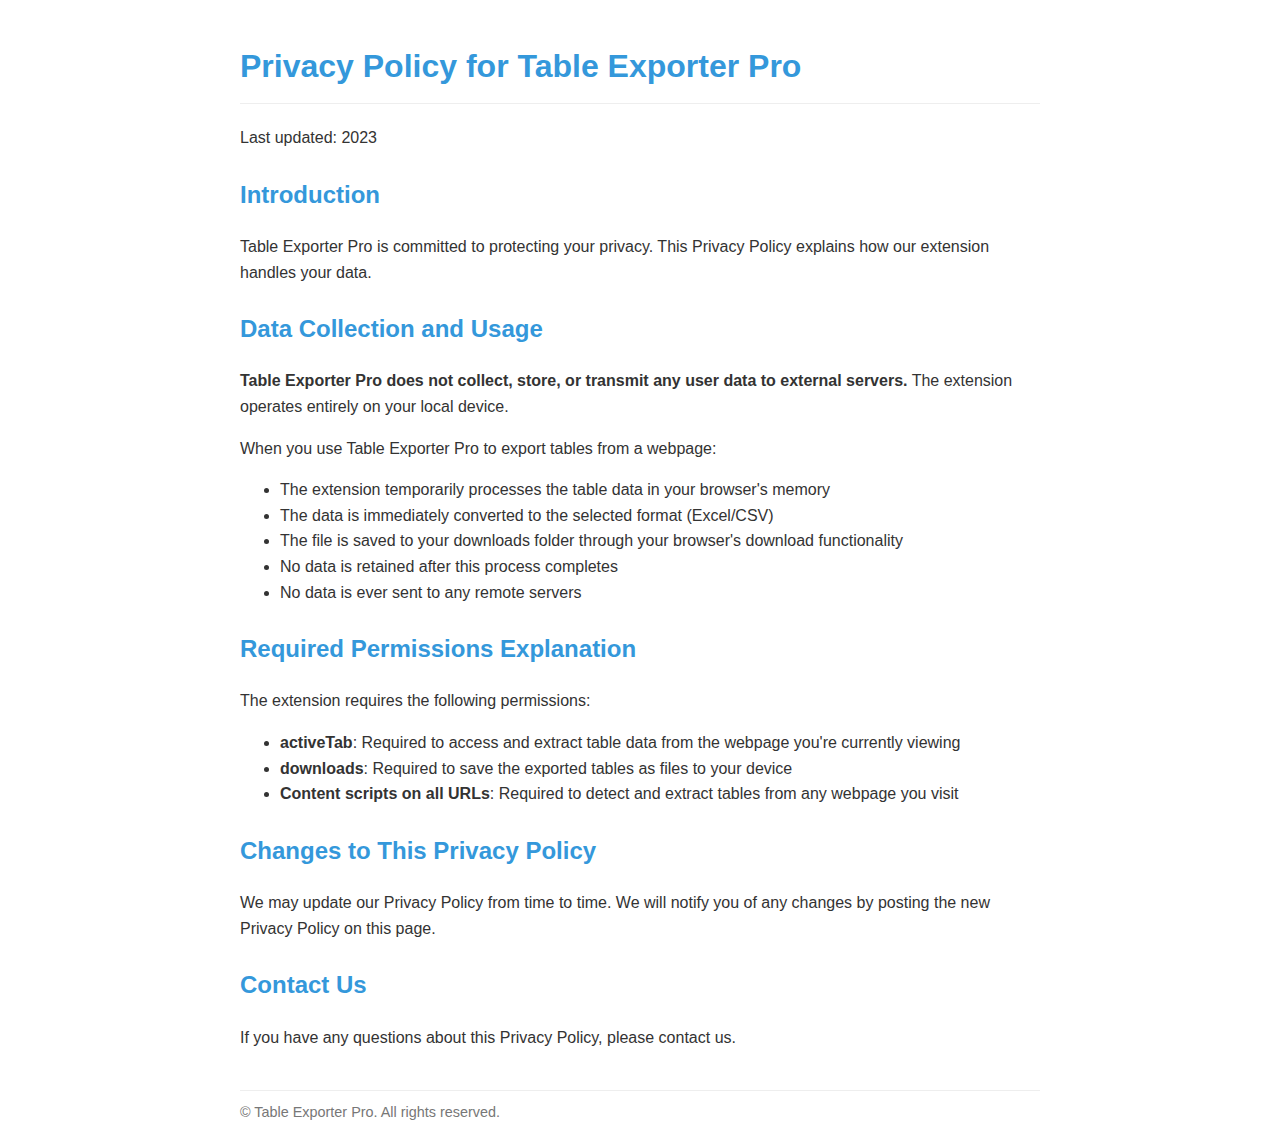
==== privacy-policy.html @ 2c05193e "More changes to adapt to Chrome" ====
<!DOCTYPE html>
<html lang="en">
<head>
  <meta charset="UTF-8">
  <meta name="viewport" content="width=device-width, initial-scale=1.0">
  <title>Privacy Policy - Table Exporter Pro</title>
  <style>
    body {
      font-family: 'Segoe UI', Tahoma, Geneva, Verdana, sans-serif;
      line-height: 1.6;
      max-width: 800px;
      margin: 0 auto;
      padding: 20px;
      color: #333;
    }
    h1, h2 {
      color: #3498db;
    }
    h1 {
      border-bottom: 1px solid #eee;
      padding-bottom: 10px;
    }
    h2 {
      margin-top: 25px;
    }
    p {
      margin-bottom: 15px;
    }
    .footer {
      margin-top: 40px;
      border-top: 1px solid #eee;
      padding-top: 10px;
      font-size: 0.9em;
      color: #777;
    }
  </style>
</head>
<body>
  <h1>Privacy Policy for Table Exporter Pro</h1>
  <p>Last updated: 2023</p>
  
  <h2>Introduction</h2>
  <p>
    Table Exporter Pro is committed to protecting your privacy. This Privacy Policy explains how our extension handles your data.
  </p>
  
  <h2>Data Collection and Usage</h2>
  <p>
    <strong>Table Exporter Pro does not collect, store, or transmit any user data to external servers.</strong> The extension operates entirely on your local device.
  </p>
  <p>
    When you use Table Exporter Pro to export tables from a webpage:
  </p>
  <ul>
    <li>The extension temporarily processes the table data in your browser's memory</li>
    <li>The data is immediately converted to the selected format (Excel/CSV)</li>
    <li>The file is saved to your downloads folder through your browser's download functionality</li>
    <li>No data is retained after this process completes</li>
    <li>No data is ever sent to any remote servers</li>
  </ul>
  
  <h2>Required Permissions Explanation</h2>
  <p>
    The extension requires the following permissions:
  </p>
  <ul>
    <li><strong>activeTab</strong>: Required to access and extract table data from the webpage you're currently viewing</li>
    <li><strong>downloads</strong>: Required to save the exported tables as files to your device</li>
    <li><strong>Content scripts on all URLs</strong>: Required to detect and extract tables from any webpage you visit</li>
  </ul>
  
  <h2>Changes to This Privacy Policy</h2>
  <p>
    We may update our Privacy Policy from time to time. We will notify you of any changes by posting the new Privacy Policy on this page.
  </p>
  
  <h2>Contact Us</h2>
  <p>
    If you have any questions about this Privacy Policy, please contact us.
  </p>
  
  <div class="footer">
    &copy; Table Exporter Pro. All rights reserved.
  </div>
</body>
</html>
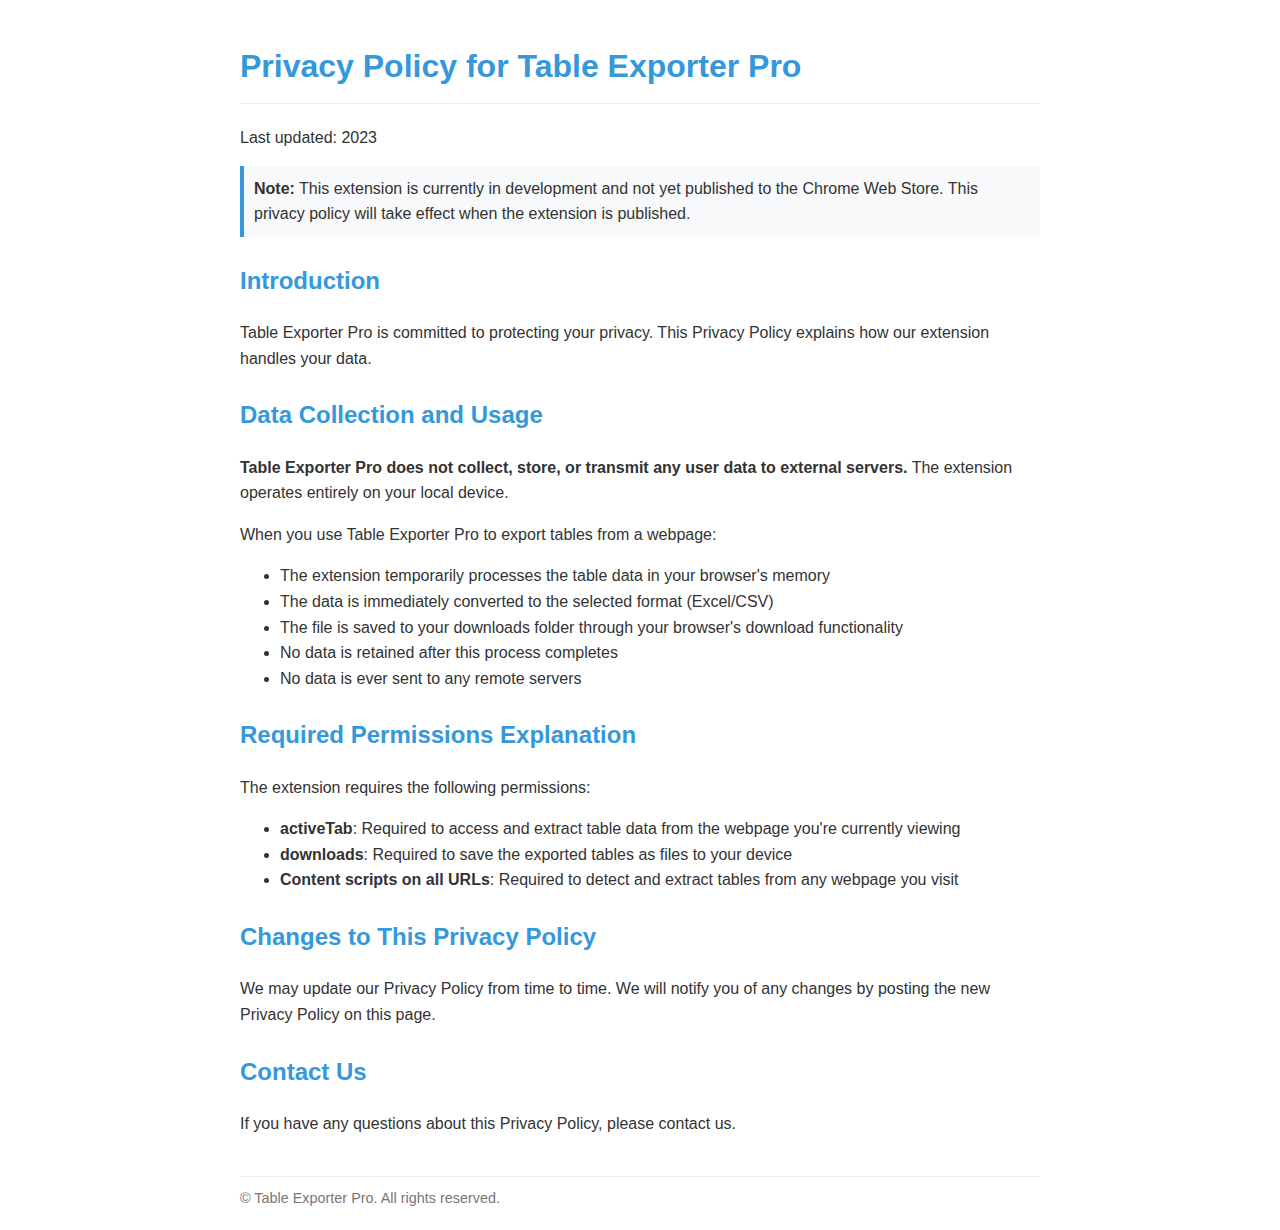
==== commit 0c9bd460: "Still GitHub" ====
--- a/privacy-policy.html
+++ b/privacy-policy.html
@@ -38,6 +38,11 @@
 <body>
   <h1>Privacy Policy for Table Exporter Pro</h1>
   <p>Last updated: 2023</p>
+  
+  <div class="note" style="background-color: #f8f9fa; padding: 10px; border-left: 4px solid #3498db; margin-bottom: 20px;">
+    <strong>Note:</strong> This extension is currently in development and not yet published to the Chrome Web Store. 
+    This privacy policy will take effect when the extension is published.
+  </div>
   
   <h2>Introduction</h2>
   <p>
